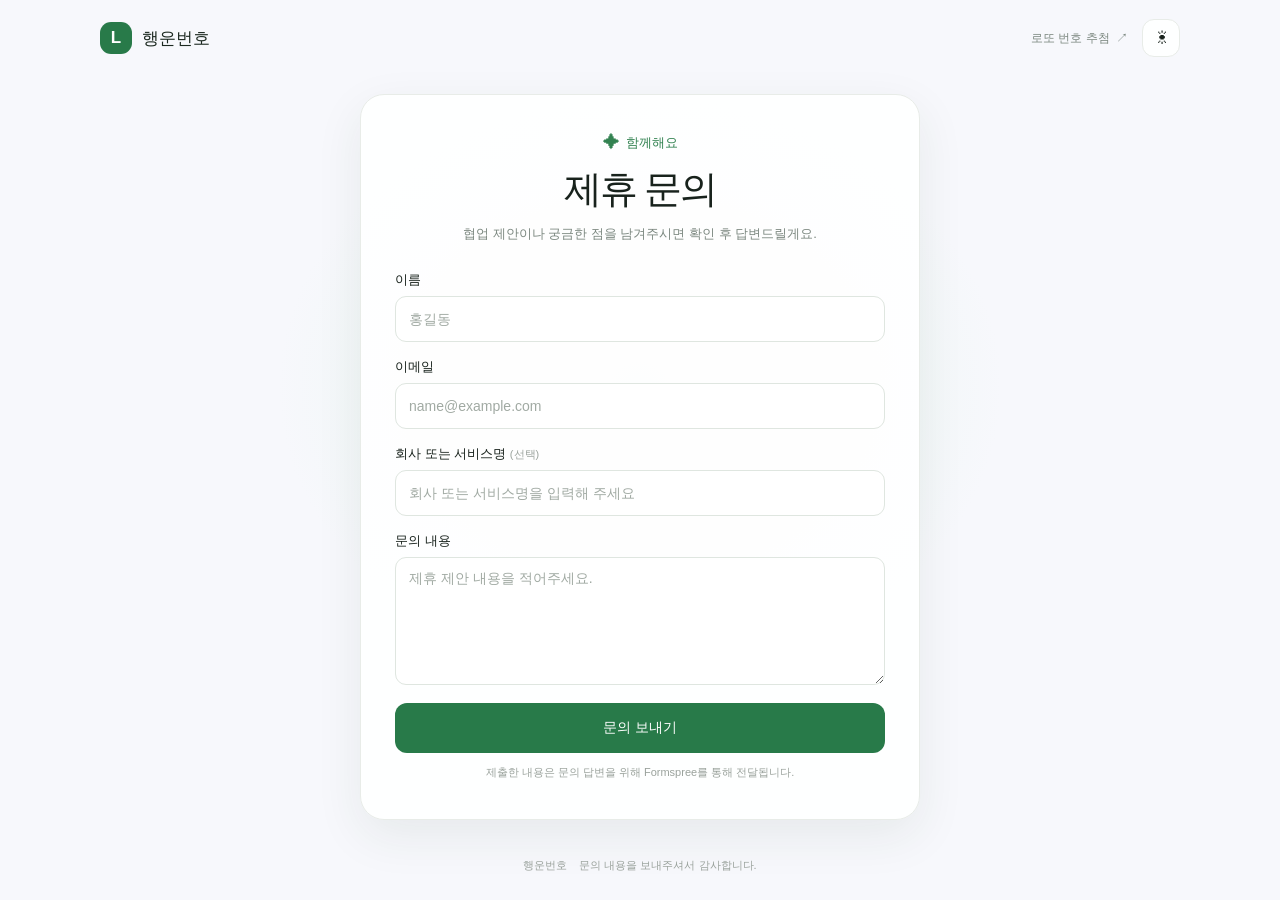
==== partnership inquiry/index.html @ ede2fccc "Split lottery and partnership inquiry sites Co-authored-by: Copilot <223556219+Copilot@users.noreply" ====
<!doctype html>
<html lang="ko">
  <head>
    <meta charset="UTF-8" />
    <meta name="viewport" content="width=device-width, initial-scale=1.0" />
    <meta
      name="description"
      content="행운번호 서비스의 제휴 및 협업 문의를 보내주세요."
    />
    <meta name="theme-color" content="#f7f8fc" />
    <title>제휴 문의 - 행운번호</title>
    <link rel="stylesheet" href="styles.css" />
    <script src="script.js" defer></script>
  </head>
  <body>
    <main class="page">
      <header class="site-header">
        <a
          class="brand"
          href="https://product-test-7gv.pages.dev/"
          aria-label="행운번호 로또 추첨 사이트로 이동"
        >
          <span class="brand-mark" aria-hidden="true">L</span>
          <span>행운번호</span>
        </a>
        <div class="header-actions">
          <a class="lotto-link" href="https://product-test-7gv.pages.dev/">
            로또 번호 추첨
            <span aria-hidden="true">↗</span>
          </a>
          <button
            id="theme-toggle"
            class="theme-toggle"
            type="button"
            aria-label="다크 모드로 전환"
            title="다크 모드로 전환"
            aria-pressed="false"
          >
            <span class="theme-icon theme-icon-light" aria-hidden="true">☀</span>
            <span class="theme-icon theme-icon-dark" aria-hidden="true">☾</span>
          </button>
        </div>
      </header>

      <section class="inquiry-card" aria-labelledby="page-title">
        <div class="intro">
          <span class="eyebrow"><span aria-hidden="true">✦</span> 함께해요</span>
          <h1 id="page-title">제휴 문의</h1>
          <p>협업 제안이나 궁금한 점을 남겨주시면 확인 후 답변드릴게요.</p>
        </div>

        <form
          class="inquiry-form"
          action="https://formspree.io/f/mjygolnb"
          method="POST"
        >
          <div class="form-field">
            <label for="inquiry-name">이름</label>
            <input
              id="inquiry-name"
              name="name"
              type="text"
              autocomplete="name"
              placeholder="홍길동"
              required
            />
          </div>

          <div class="form-field">
            <label for="inquiry-email">이메일</label>
            <input
              id="inquiry-email"
              name="email"
              type="email"
              autocomplete="email"
              placeholder="name@example.com"
              required
            />
          </div>

          <div class="form-field">
            <label for="inquiry-company">회사 또는 서비스명 <span>(선택)</span></label>
            <input
              id="inquiry-company"
              name="company"
              type="text"
              autocomplete="organization"
              placeholder="회사 또는 서비스명을 입력해 주세요"
            />
          </div>

          <div class="form-field">
            <label for="inquiry-message">문의 내용</label>
            <textarea
              id="inquiry-message"
              name="message"
              rows="5"
              placeholder="제휴 제안 내용을 적어주세요."
              required
            ></textarea>
          </div>

          <input
            type="hidden"
            name="_subject"
            value="행운번호 사이트 제휴 문의"
          />

          <button class="submit-button" type="submit">문의 보내기</button>
          <p class="form-note">
            제출한 내용은 문의 답변을 위해 Formspree를 통해 전달됩니다.
          </p>
        </form>
      </section>

      <footer class="site-footer">
        <a href="https://product-test-7gv.pages.dev/">행운번호</a>
        <span>문의 내용을 보내주셔서 감사합니다.</span>
      </footer>
    </main>
  </body>
</html>
---- partnership inquiry/styles.css ----
:root {
  font-family: -apple-system, BlinkMacSystemFont, "Noto Sans KR", sans-serif;
  color: var(--text-primary);
  background: var(--page-bg);
  color-scheme: light;
  --page-bg: #f7f8fc;
  --page-glow: rgba(222, 244, 231, 0.7);
  --text-primary: #18221c;
  --text-brand: #1c2920;
  --text-muted: #7c8880;
  --text-subtle: #9aa29c;
  --text-faint: #87928a;
  --accent: #328251;
  --card-bg: rgba(255, 255, 255, 0.94);
  --card-border: #e8ece8;
  --input-bg: #ffffff;
  --input-border: #dfe6e0;
  --input-placeholder: #a1aaa3;
  --card-shadow: rgba(32, 64, 43, 0.08);
  font-synthesis: none;
  text-rendering: optimizeLegibility;
  -webkit-font-smoothing: antialiased;
  -moz-osx-font-smoothing: grayscale;
  font-optical-sizing: auto;
}

:root[data-theme="dark"] {
  color-scheme: dark;
  --page-bg: #111713;
  --page-glow: rgba(38, 86, 55, 0.24);
  --text-primary: #edf3ee;
  --text-brand: #edf3ee;
  --text-muted: #a3b0a6;
  --text-subtle: #91a095;
  --text-faint: #9eaea2;
  --accent: #83d39a;
  --card-bg: rgba(27, 36, 30, 0.96);
  --card-border: #344138;
  --input-bg: #151d18;
  --input-border: #435248;
  --input-placeholder: #829188;
  --card-shadow: rgba(0, 0, 0, 0.24);
}

* {
  box-sizing: border-box;
}

body {
  min-width: 320px;
  min-height: 100vh;
  margin: 0;
  background:
    radial-gradient(ellipse at 50% 43%, var(--page-glow), transparent 40%),
    var(--page-bg);
  transition: background-color 180ms ease, color 180ms ease;
}

button,
a,
input,
textarea {
  font: inherit;
}

.page {
  display: flex;
  min-height: 100vh;
  flex-direction: column;
  align-items: center;
  padding: 0 24px;
}

.site-header {
  display: flex;
  width: min(100%, 1080px);
  height: 76px;
  align-items: center;
  justify-content: space-between;
}

.brand {
  display: inline-flex;
  align-items: center;
  gap: 10px;
  color: var(--text-brand);
  font-size: 17px;
  font-weight: 800;
  text-decoration: none;
}

.brand-mark {
  display: grid;
  width: 32px;
  height: 32px;
  place-items: center;
  border-radius: 11px;
  background: #287a49;
  color: white;
  font-size: 17px;
}

.header-actions {
  display: flex;
  align-items: center;
  gap: 14px;
}

.lotto-link {
  color: var(--text-muted);
  font-size: 12px;
  font-weight: 700;
  text-decoration: none;
}

.lotto-link:hover,
.site-footer a:hover {
  color: var(--accent);
}

.lotto-link span {
  margin-left: 3px;
}

.theme-toggle {
  display: grid;
  width: 38px;
  height: 38px;
  place-items: center;
  border: 1px solid var(--card-border);
  border-radius: 12px;
  background: var(--card-bg);
  color: var(--text-primary);
  cursor: pointer;
  font-size: 18px;
  line-height: 1;
  transition: background-color 150ms ease, border-color 150ms ease, transform 150ms ease;
}

.theme-toggle:hover {
  transform: translateY(-1px);
}

.theme-icon-dark,
:root[data-theme="dark"] .theme-icon-light {
  display: none;
}

:root[data-theme="dark"] .theme-icon-dark {
  display: inline;
}

.inquiry-card {
  width: min(100%, 560px);
  margin: auto 0;
  padding: 38px 34px;
  border: 1px solid var(--card-border);
  border-radius: 24px;
  background: var(--card-bg);
  box-shadow: 0 16px 48px var(--card-shadow);
}

.intro {
  margin-bottom: 26px;
  text-align: center;
}

.eyebrow {
  display: inline-flex;
  align-items: center;
  gap: 6px;
  color: var(--accent);
  font-size: 13px;
  font-weight: 700;
}

.eyebrow span {
  font-size: 17px;
}

h1 {
  margin: 11px 0 8px;
  font-size: clamp(30px, 6vw, 38px);
  font-weight: 800;
  letter-spacing: -0.06em;
}

.intro p {
  margin: 0;
  color: var(--text-muted);
  font-size: 13px;
  line-height: 1.7;
}

.inquiry-form {
  display: grid;
  gap: 16px;
}

.form-field {
  display: grid;
  gap: 7px;
}

.form-field label {
  color: var(--text-primary);
  font-size: 13px;
  font-weight: 700;
}

.form-field label span {
  color: var(--text-subtle);
  font-size: 11px;
  font-weight: 500;
}

.form-field input,
.form-field textarea {
  width: 100%;
  border: 1px solid var(--input-border);
  border-radius: 11px;
  background: var(--input-bg);
  color: var(--text-primary);
  font-size: 14px;
  transition: border-color 150ms ease, box-shadow 150ms ease;
}

.form-field input {
  min-height: 46px;
  padding: 0 13px;
}

.form-field textarea {
  min-height: 128px;
  padding: 12px 13px;
  resize: vertical;
}

.form-field input::placeholder,
.form-field textarea::placeholder {
  color: var(--input-placeholder);
}

.form-field input:focus,
.form-field textarea:focus {
  border-color: var(--accent);
  outline: none;
  box-shadow: 0 0 0 3px color-mix(in srgb, var(--accent) 18%, transparent);
}

.submit-button {
  width: 100%;
  min-height: 50px;
  margin-top: 2px;
  border: 0;
  border-radius: 12px;
  background: #287a49;
  color: white;
  cursor: pointer;
  font-size: 14px;
  font-weight: 700;
  transition: background 150ms ease, transform 150ms ease;
}

.submit-button:hover {
  transform: translateY(-1px);
  background: #21683d;
}

.theme-toggle:focus-visible,
.submit-button:focus-visible,
.brand:focus-visible,
.lotto-link:focus-visible {
  outline: 3px solid #9bd4ad;
  outline-offset: 3px;
}

.form-note {
  margin: -5px 0 0;
  color: var(--text-subtle);
  font-size: 11px;
  line-height: 1.5;
  text-align: center;
}

.site-footer {
  display: flex;
  align-items: center;
  gap: 12px;
  padding: 20px 0 27px;
  color: var(--text-subtle);
  font-size: 11px;
}

.site-footer a {
  color: inherit;
  font-weight: 700;
  text-decoration: none;
}

@media (max-width: 480px) {
  .page {
    padding: 0 16px;
  }

  .site-header {
    height: 64px;
  }

  .header-actions {
    gap: 10px;
  }

  .inquiry-card {
    padding: 28px 20px;
    border-radius: 20px;
  }
}

@media (prefers-reduced-motion: reduce) {
  *,
  *::before,
  *::after {
    scroll-behavior: auto !important;
    animation-duration: 0.01ms !important;
    animation-iteration-count: 1 !important;
    transition-duration: 0.01ms !important;
  }
}
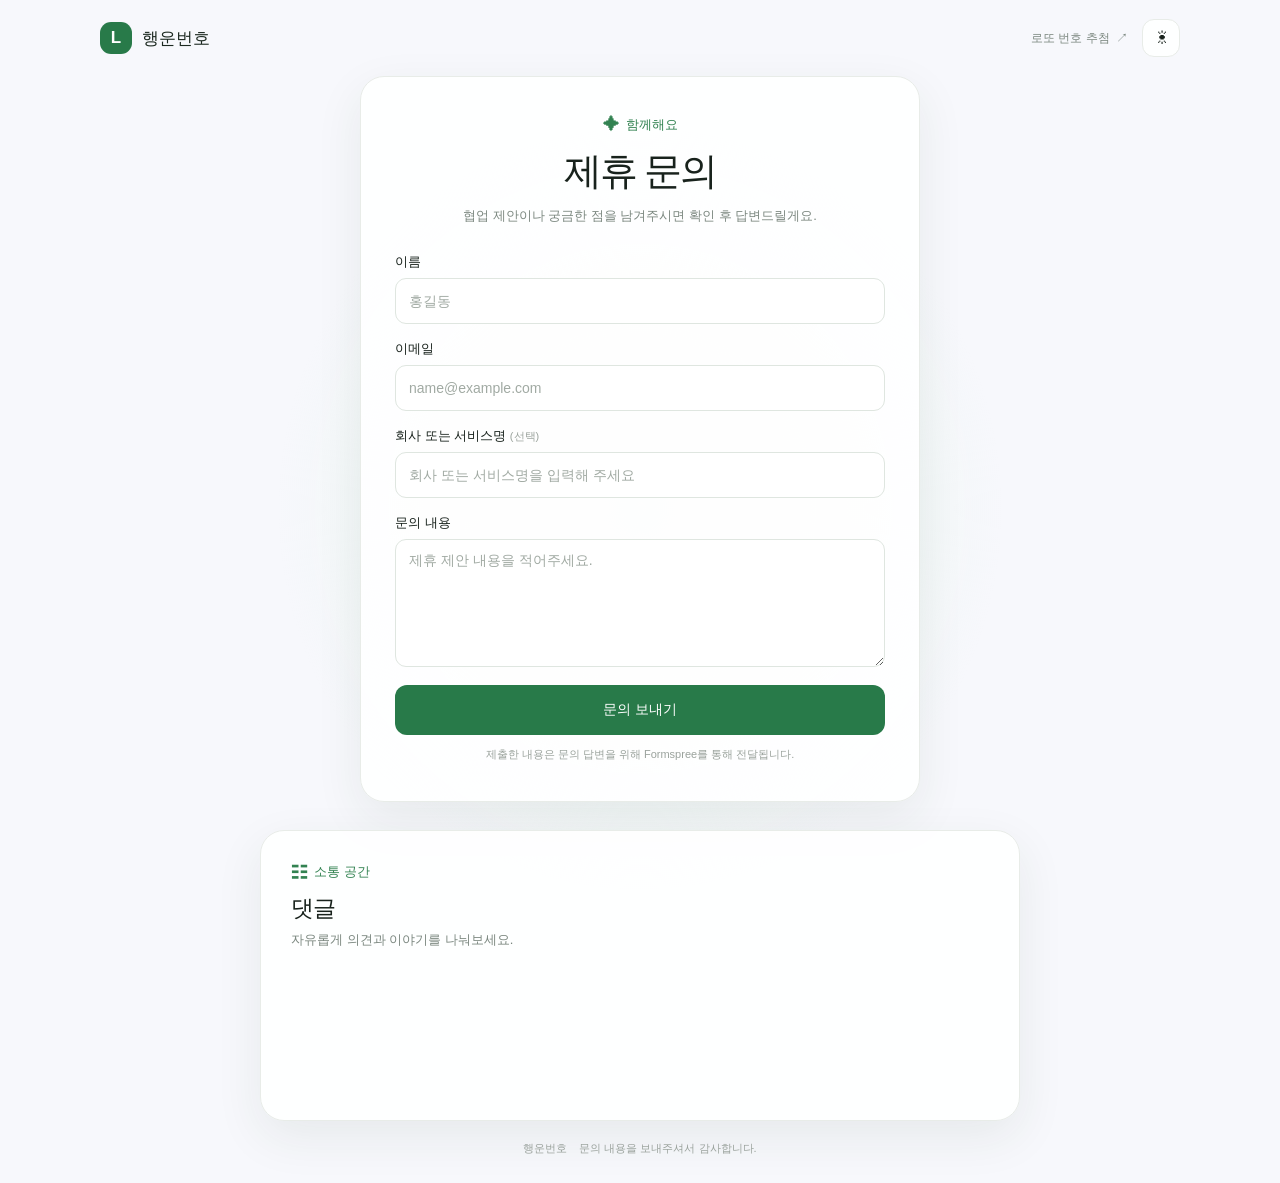
==== commit 0e6050d5: "Add Disqus comments to partnership inquiry site Co-authored-by: Copilot <223556219+Copilot@users.nor" ====
--- a/partnership inquiry/index.html
+++ b/partnership inquiry/index.html
@@ -113,6 +113,34 @@
         </form>
       </section>
 
+      <section class="comments-card" aria-labelledby="comments-title">
+        <div class="comments-heading">
+          <span class="eyebrow"><span aria-hidden="true">☷</span> 소통 공간</span>
+          <h2 id="comments-title">댓글</h2>
+          <p>자유롭게 의견과 이야기를 나눠보세요.</p>
+        </div>
+        <div id="disqus_thread"></div>
+        <script>
+          var disqus_config = function () {
+            this.page.url = "https://partnership-inquiry.pages.dev/";
+            this.page.identifier = "partnership-inquiry";
+          };
+          (function () {
+            var d = document;
+            var s = d.createElement("script");
+            s.src = "https://pongproduct.disqus.com/embed.js";
+            s.setAttribute("data-timestamp", String(Date.now()));
+            (d.head || d.body).appendChild(s);
+          })();
+        </script>
+        <noscript>
+          <p>
+            댓글을 보려면 JavaScript를 활성화해 주세요.
+            <a href="https://disqus.com/?ref_noscript">Disqus 제공 댓글</a>
+          </p>
+        </noscript>
+      </section>
+
       <footer class="site-footer">
         <a href="https://product-test-7gv.pages.dev/">행운번호</a>
         <span>문의 내용을 보내주셔서 감사합니다.</span>
--- a/partnership inquiry/styles.css
+++ b/partnership inquiry/styles.css
@@ -283,6 +283,38 @@
   text-align: center;
 }
 
+.comments-card {
+  width: min(100%, 760px);
+  margin: 28px 0 0;
+  padding: 30px;
+  border: 1px solid var(--card-border);
+  border-radius: 24px;
+  background: var(--card-bg);
+  box-shadow: 0 16px 48px var(--card-shadow);
+}
+
+.comments-heading {
+  margin-bottom: 20px;
+}
+
+.comments-heading h2 {
+  margin: 9px 0 6px;
+  font-size: 23px;
+  font-weight: 800;
+  letter-spacing: -0.05em;
+}
+
+.comments-heading p {
+  margin: 0;
+  color: var(--text-muted);
+  font-size: 13px;
+  line-height: 1.6;
+}
+
+#disqus_thread {
+  min-height: 120px;
+}
+
 .site-footer {
   display: flex;
   align-items: center;
@@ -313,6 +345,12 @@
 
   .inquiry-card {
     padding: 28px 20px;
+    border-radius: 20px;
+  }
+
+  .comments-card {
+    margin-top: 20px;
+    padding: 23px 18px;
     border-radius: 20px;
   }
 }
